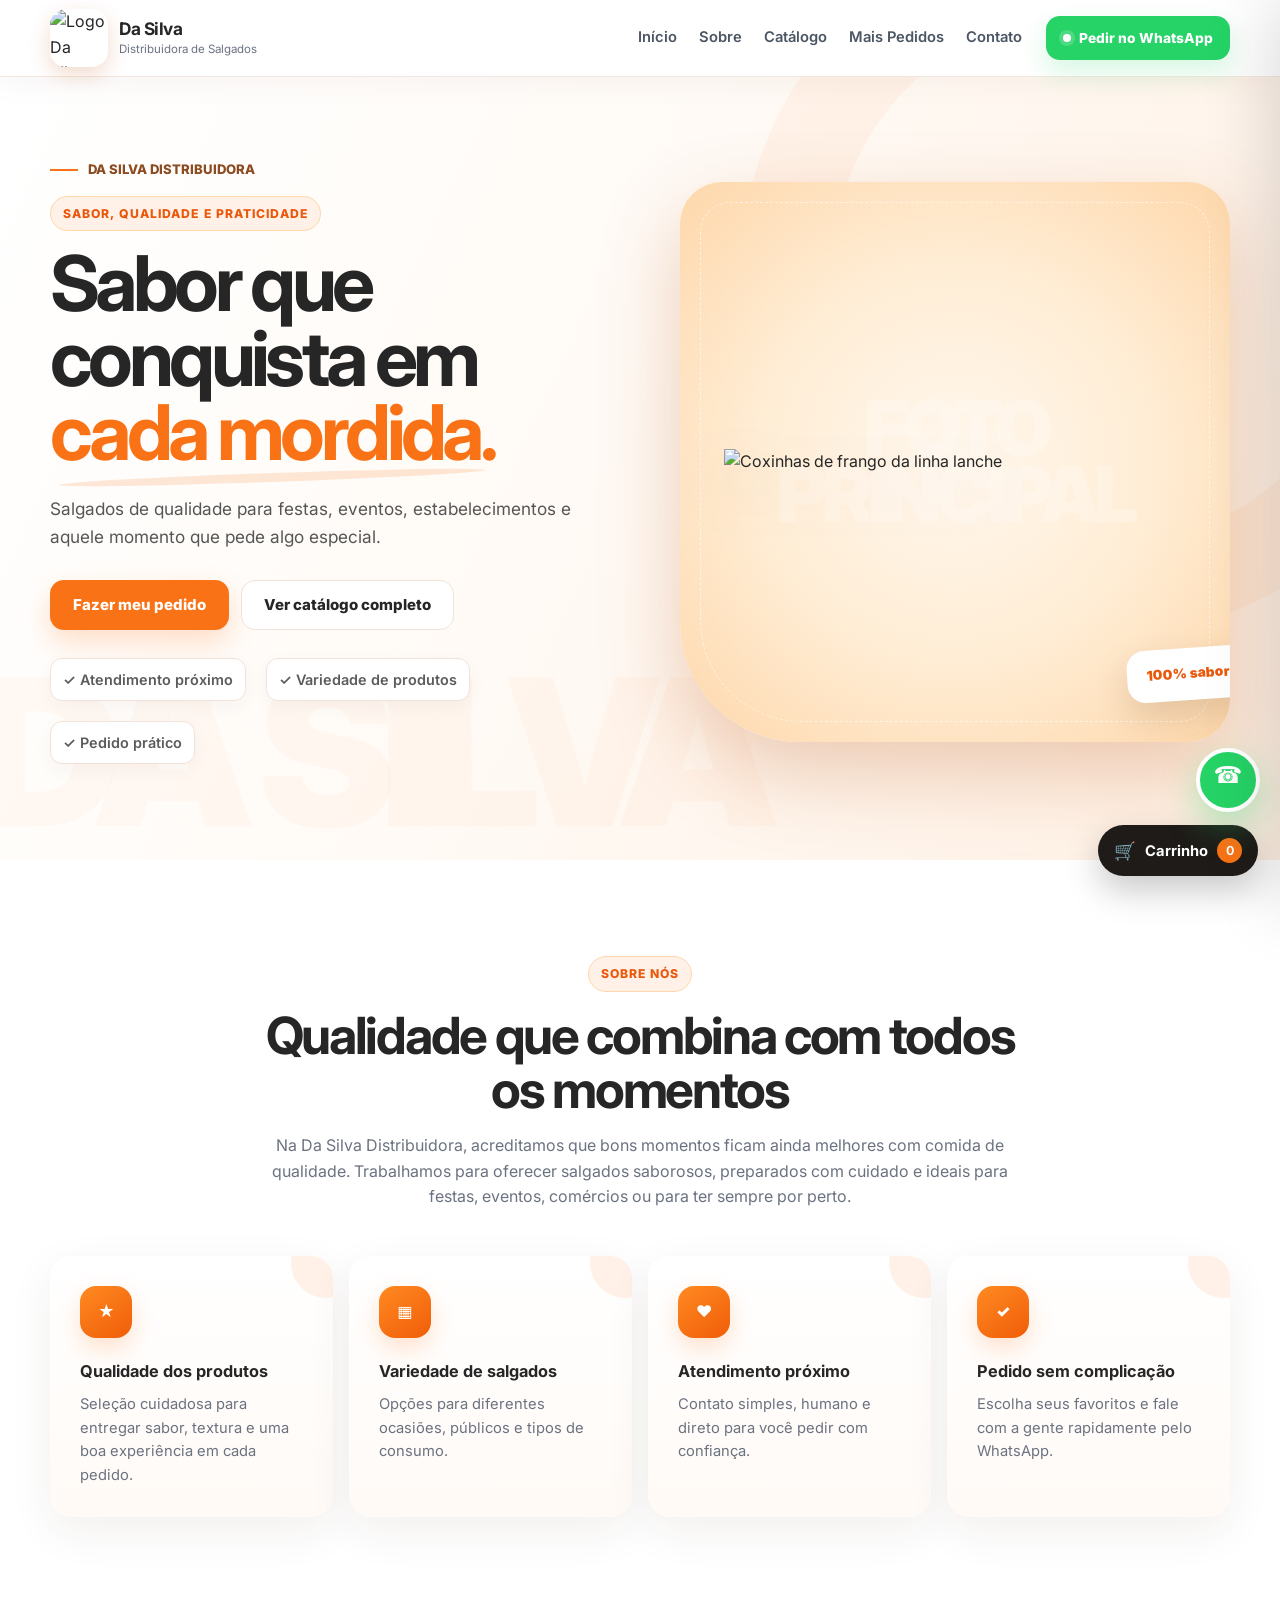
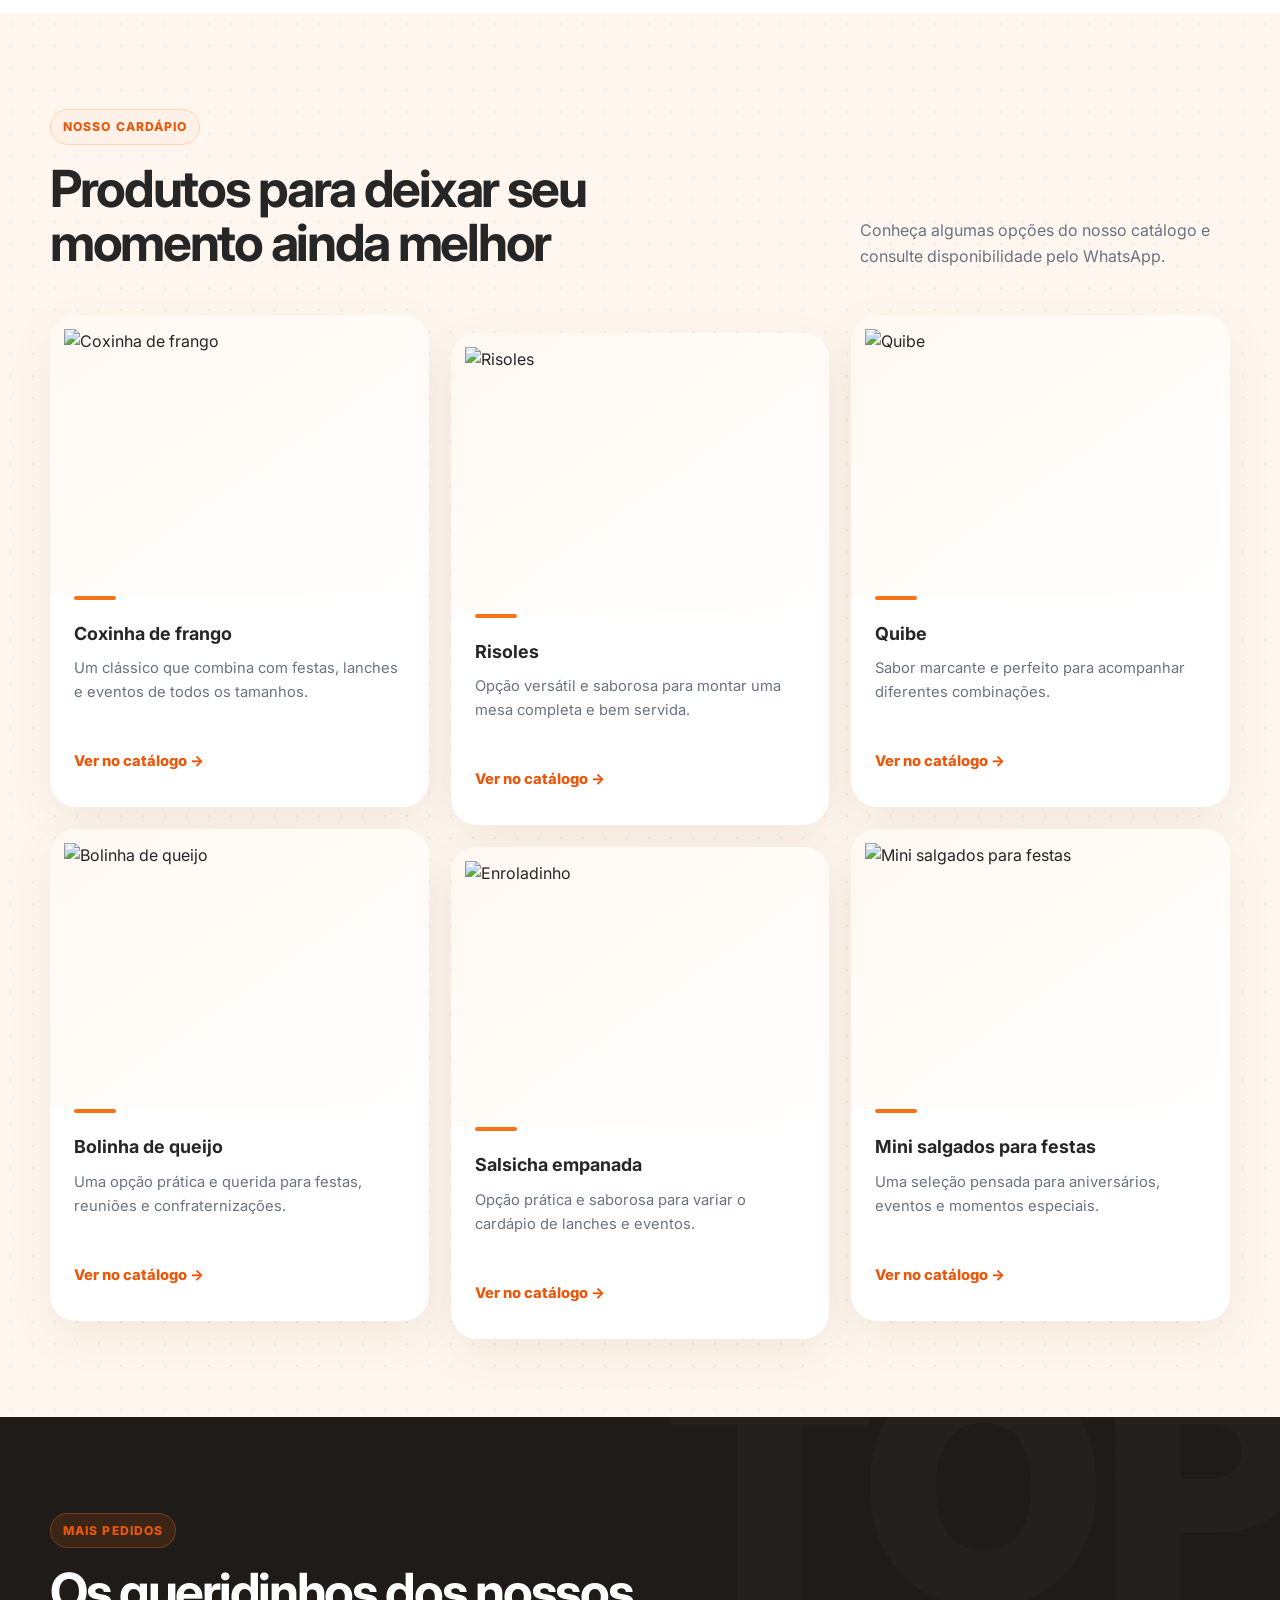
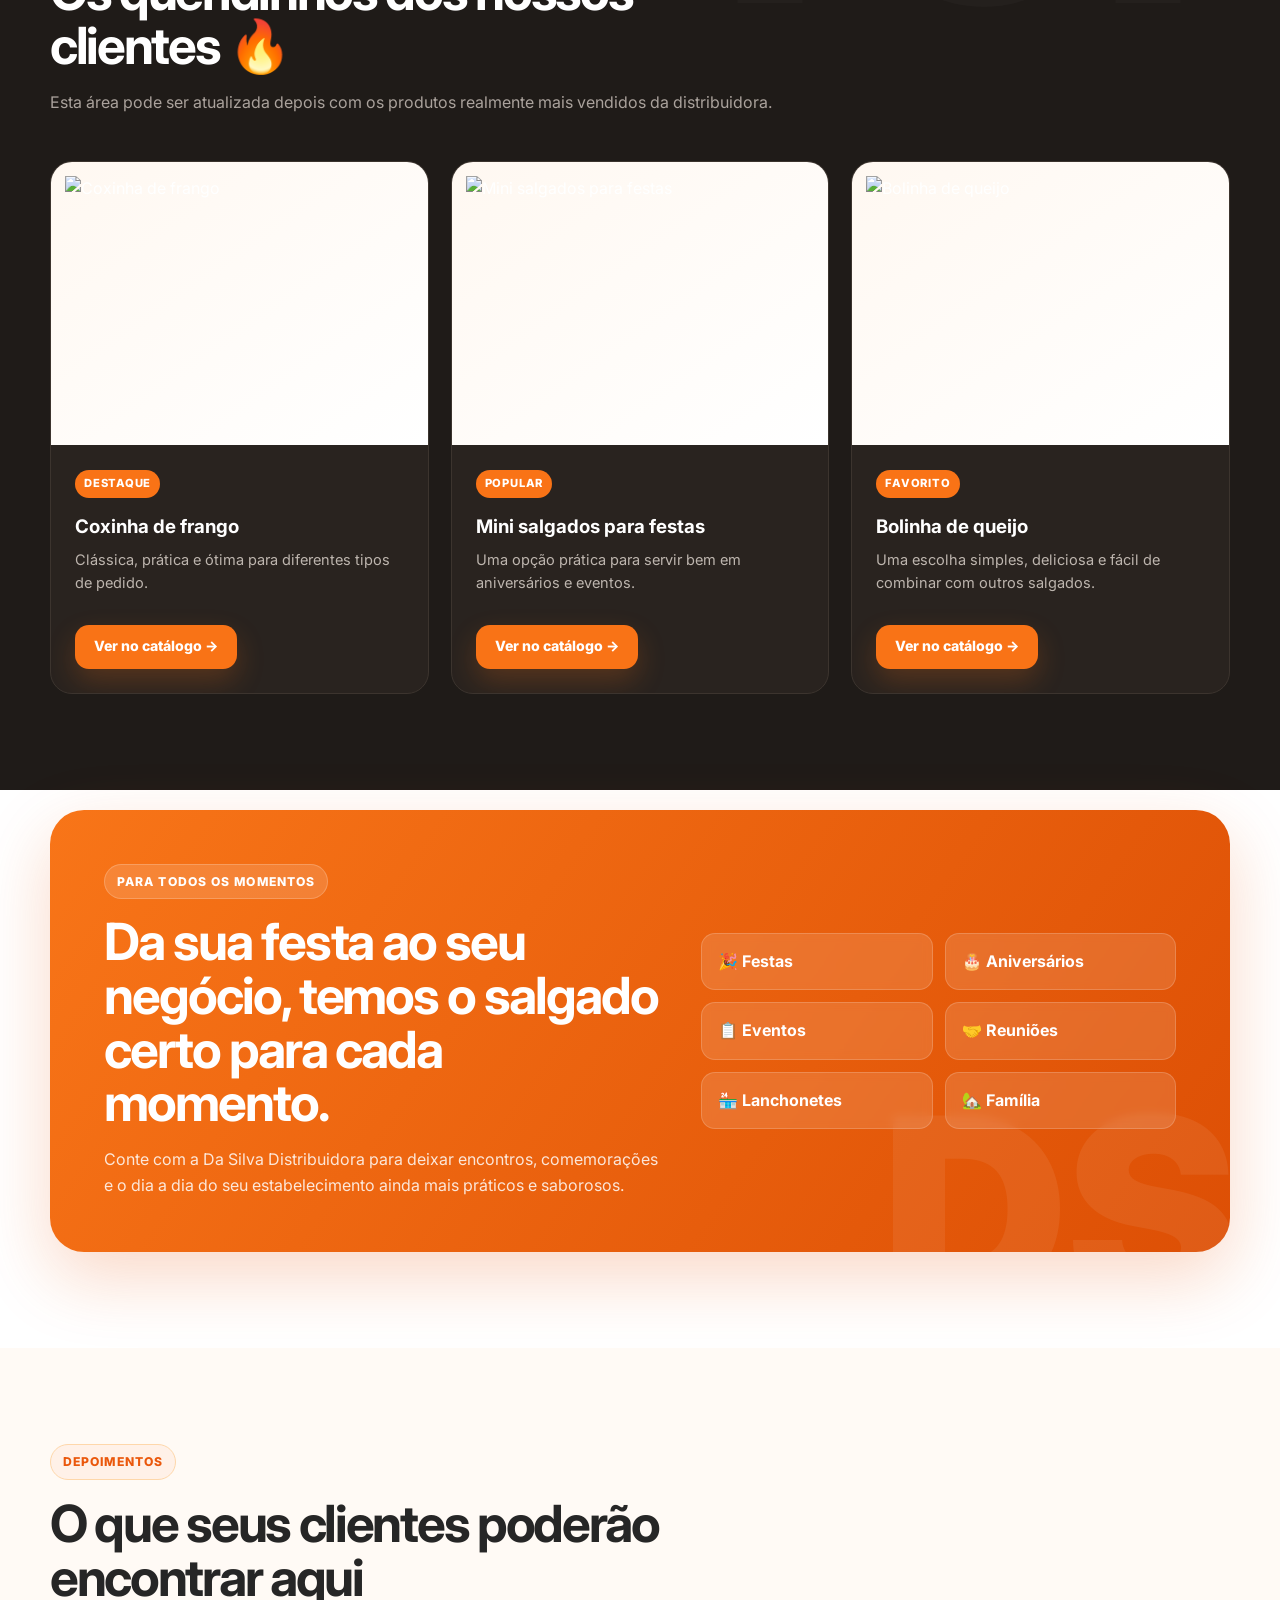
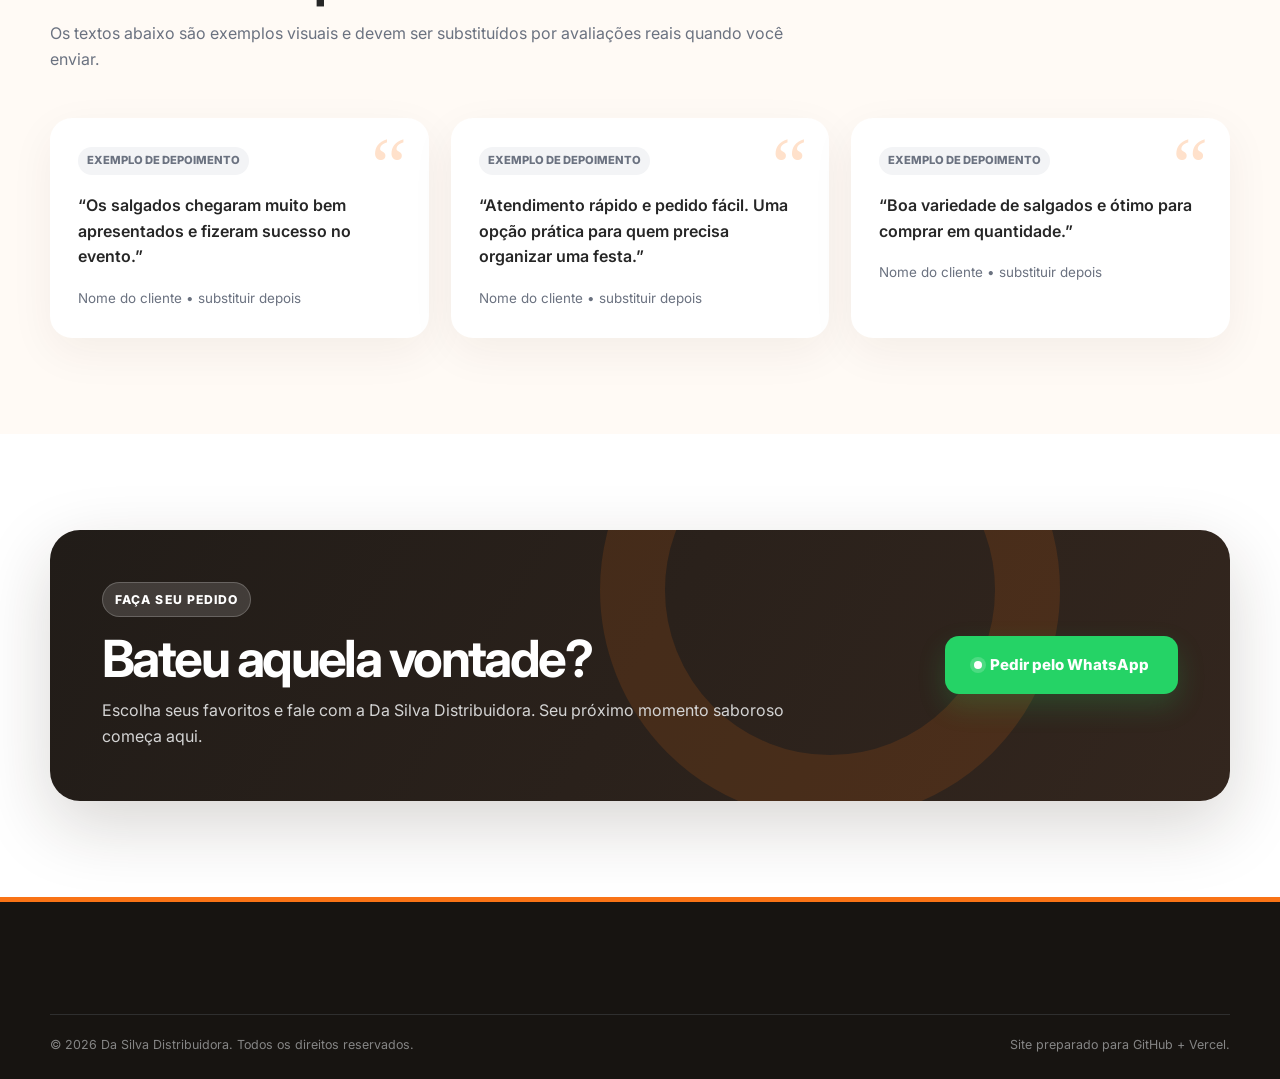
==== index.html @ c75fdf1e "Add files via upload" ====
<!DOCTYPE html>

<html lang="pt-BR">
<head>
<meta charset="utf-8"/>
<meta content="width=device-width, initial-scale=1.0" name="viewport"/>
<meta content="Da Silva Distribuidora - salgados de qualidade para festas, eventos, estabelecimentos e momentos especiais." name="description"/>
<meta content="#f97316" name="theme-color"/>
<title>Da Silva Distribuidora | Salgados para todos os momentos</title>
<link href="https://fonts.googleapis.com" rel="preconnect"/>
<link crossorigin="" href="https://fonts.gstatic.com" rel="preconnect"/>
<link href="https://fonts.googleapis.com/css2?family=Inter:wght@400;500;600;700;800&amp;display=swap" rel="stylesheet"/>
<link href="styles.css" rel="stylesheet"/>
</head>
<body>
<header class="site-header" id="inicio">
<div class="container nav-wrap">
<a aria-label="Da Silva Distribuidora - início" class="brand" href="#inicio">
<img alt="Logo Da Silva Distribuidora" class="brand-logo" src="assets/logo-da-silva.png"/>
<span class="brand-text">
<strong>Da Silva</strong>
<small>Distribuidora de Salgados</small>
</span>
</a>
<button aria-expanded="false" aria-label="Abrir menu" class="menu-toggle" type="button">
<span></span><span></span><span></span>
</button>
<nav aria-label="Navegação principal" class="main-nav">
<a href="#inicio">Início</a>
<a href="#sobre">Sobre</a>
<a href="catalogo.html">Catálogo</a>
<a href="#mais-pedidos">Mais Pedidos</a>

<a href="#contato">Contato</a>
</nav>
<a class="btn btn-whatsapp nav-whatsapp" data-whatsapp="" href="#contato">
        Pedir no WhatsApp
      </a>
</div>
</header>
<main>
<section class="hero section-pad">
<div class="container hero-grid">
<div class="hero-copy reveal">
<div class="hero-kicker">DA SILVA DISTRIBUIDORA</div>
<span class="eyebrow">Sabor, qualidade e praticidade</span>
<h1>Sabor que conquista em <em>cada mordida.</em></h1>
<p>Salgados de qualidade para festas, eventos, estabelecimentos e aquele momento que pede algo especial.</p>
<div class="hero-actions">
<a class="btn btn-primary" data-whatsapp="" href="#contato">Fazer meu pedido</a>
<a class="btn btn-secondary" href="catalogo.html">Ver catálogo completo</a>
</div>
<div aria-label="Diferenciais" class="trust-row">
<span>✓ Atendimento próximo</span>
<span>✓ Variedade de produtos</span>
<span>✓ Pedido prático</span>
</div>
</div>
<div aria-label="Espaço reservado para imagem principal dos salgados" class="hero-image-placeholder reveal hero-product-image"><img alt="Coxinhas de frango da linha lanche" src="assets/produtos/coxinha-frango-lanche.png"/></div>
</div>
</section>
<section class="about section-pad" id="sobre">
<div class="container">
<div class="section-heading reveal">
<span class="eyebrow">Sobre nós</span>
<h2>Qualidade que combina com todos os momentos</h2>
<p>Na Da Silva Distribuidora, acreditamos que bons momentos ficam ainda melhores com comida de qualidade. Trabalhamos para oferecer salgados saborosos, preparados com cuidado e ideais para festas, eventos, comércios ou para ter sempre por perto.</p>
</div>
<div class="features-grid">
<article class="feature-card reveal">
<div class="feature-icon">★</div>
<h3>Qualidade dos produtos</h3>
<p>Seleção cuidadosa para entregar sabor, textura e uma boa experiência em cada pedido.</p>
</article>
<article class="feature-card reveal">
<div class="feature-icon">▦</div>
<h3>Variedade de salgados</h3>
<p>Opções para diferentes ocasiões, públicos e tipos de consumo.</p>
</article>
<article class="feature-card reveal">
<div class="feature-icon">♥</div>
<h3>Atendimento próximo</h3>
<p>Contato simples, humano e direto para você pedir com confiança.</p>
</article>
<article class="feature-card reveal">
<div class="feature-icon">✓</div>
<h3>Pedido sem complicação</h3>
<p>Escolha seus favoritos e fale com a gente rapidamente pelo WhatsApp.</p>
</article>
</div>
</div>
</section>
<section class="products section-pad" id="produtos">
<div class="container">
<div class="section-heading heading-row reveal">
<div>
<span class="eyebrow">Nosso cardápio</span>
<h2>Produtos para deixar seu momento ainda melhor</h2>
</div>
<p>Conheça algumas opções do nosso catálogo e consulte disponibilidade pelo WhatsApp.</p>
</div>
<div class="product-grid">
<article class="product-card reveal">
<div class="product-photo has-image"><img alt="Coxinha de frango" loading="lazy" src="assets/produtos/coxinha-mini-frango.png"/></div>
<div class="product-body"><h3>Coxinha de frango</h3><p>Um clássico que combina com festas, lanches e eventos de todos os tamanhos.</p><a class="product-link catalog-link" href="catalogo.html">Ver no catálogo →</a></div>
</article>
<article class="product-card reveal">
<div class="product-photo has-image"><img alt="Risoles" loading="lazy" src="assets/produtos/risoles-frango-mini.png"/></div>
<div class="product-body"><h3>Risoles</h3><p>Opção versátil e saborosa para montar uma mesa completa e bem servida.</p><a class="product-link catalog-link" href="catalogo.html">Ver no catálogo →</a></div>
</article>
<article class="product-card reveal">
<div class="product-photo has-image"><img alt="Quibe" loading="lazy" src="assets/produtos/quibe-requeijao-mini.png"/></div>
<div class="product-body"><h3>Quibe</h3><p>Sabor marcante e perfeito para acompanhar diferentes combinações.</p><a class="product-link catalog-link" href="catalogo.html">Ver no catálogo →</a></div>
</article>
<article class="product-card reveal">
<div class="product-photo has-image"><img alt="Bolinha de queijo" loading="lazy" src="assets/produtos/bolinha-queijo.png"/></div>
<div class="product-body"><h3>Bolinha de queijo</h3><p>Uma opção prática e querida para festas, reuniões e confraternizações.</p><a class="product-link catalog-link" href="catalogo.html">Ver no catálogo →</a></div>
</article>
<article class="product-card reveal">
<div class="product-photo has-image"><img alt="Enroladinho" loading="lazy" src="assets/produtos/salsicha-empanada-mini.png"/></div>
<div class="product-body"><h3>Salsicha empanada</h3><p>Opção prática e saborosa para variar o cardápio de lanches e eventos.</p><a class="product-link catalog-link" href="catalogo.html">Ver no catálogo →</a></div>
</article>
<article class="product-card reveal">
<div class="product-photo has-image"><img alt="Mini salgados para festas" loading="lazy" src="assets/produtos/mini-pasteis.png"/></div>
<div class="product-body"><h3>Mini salgados para festas</h3><p>Uma seleção pensada para aniversários, eventos e momentos especiais.</p><a class="product-link catalog-link" href="catalogo.html">Ver no catálogo →</a></div>
</article>
</div>
</div>
</section>
<section class="popular section-pad" id="mais-pedidos">
<div class="container">
<div class="section-heading reveal">
<span class="eyebrow">Mais pedidos</span>
<h2>Os queridinhos dos nossos clientes 🔥</h2>
<p>Esta área pode ser atualizada depois com os produtos realmente mais vendidos da distribuidora.</p>
</div>
<div class="popular-grid">
<article class="popular-card reveal">
<div class="popular-image has-image"><img alt="Coxinha de frango" loading="lazy" src="assets/produtos/coxinha-frango-lanche.png"/></div>
<div class="popular-info">
<span class="tag">Destaque</span>
<h3>Coxinha de frango</h3>
<p>Clássica, prática e ótima para diferentes tipos de pedido.</p>
<a class="btn-small catalog-link btn-primary btn" href="catalogo.html">Ver no catálogo →</a>
</div>
</article>
<article class="popular-card reveal">
<div class="popular-image has-image"><img alt="Mini salgados para festas" loading="lazy" src="assets/produtos/mini-pasteis.png"/></div>
<div class="popular-info">
<span class="tag">Popular</span>
<h3>Mini salgados para festas</h3>
<p>Uma opção prática para servir bem em aniversários e eventos.</p>
<a class="btn-small catalog-link btn-primary btn" href="catalogo.html">Ver no catálogo →</a>
</div>
</article>
<article class="popular-card reveal">
<div class="popular-image has-image"><img alt="Bolinha de queijo" loading="lazy" src="assets/produtos/bolinha-queijo.png"/></div>
<div class="popular-info">
<span class="tag">Favorito</span>
<h3>Bolinha de queijo</h3>
<p>Uma escolha simples, deliciosa e fácil de combinar com outros salgados.</p>
<a class="btn-small catalog-link btn-primary btn" href="catalogo.html">Ver no catálogo →</a>
</div>
</article>
</div>
</div>
</section>
<section class="moments section-pad">
<div class="container moments-box reveal">
<div class="moments-copy">
<span class="eyebrow eyebrow-light">Para todos os momentos</span>
<h2>Da sua festa ao seu negócio, temos o salgado certo para cada momento.</h2>
<p>Conte com a Da Silva Distribuidora para deixar encontros, comemorações e o dia a dia do seu estabelecimento ainda mais práticos e saborosos.</p>
</div>
<div aria-label="Situações de uso" class="moment-tags">
<span>🎉 Festas</span>
<span>🎂 Aniversários</span>
<span>📋 Eventos</span>
<span>🤝 Reuniões</span>
<span>🏪 Lanchonetes</span>
<span>🏡 Família</span>
</div>
</div>
</section>
<section class="testimonials section-pad">
<div class="container">
<div class="section-heading reveal">
<span class="eyebrow">Depoimentos</span>
<h2>O que seus clientes poderão encontrar aqui</h2>
<p>Os textos abaixo são exemplos visuais e devem ser substituídos por avaliações reais quando você enviar.</p>
</div>
<div class="testimonials-grid">
<blockquote class="testimonial-card reveal">
<span class="example-label">Exemplo de depoimento</span>
<p>“Os salgados chegaram muito bem apresentados e fizeram sucesso no evento.”</p>
<footer>Nome do cliente • substituir depois</footer>
</blockquote>
<blockquote class="testimonial-card reveal">
<span class="example-label">Exemplo de depoimento</span>
<p>“Atendimento rápido e pedido fácil. Uma opção prática para quem precisa organizar uma festa.”</p>
<footer>Nome do cliente • substituir depois</footer>
</blockquote>
<blockquote class="testimonial-card reveal">
<span class="example-label">Exemplo de depoimento</span>
<p>“Boa variedade de salgados e ótimo para comprar em quantidade.”</p>
<footer>Nome do cliente • substituir depois</footer>
</blockquote>
</div>
</div>
</section>
<section class="cta-section section-pad" id="contato">
<div class="container cta-card reveal">
<div>
<span class="eyebrow eyebrow-light">Faça seu pedido</span>
<h2>Bateu aquela vontade?</h2>
<p>Escolha seus favoritos e fale com a Da Silva Distribuidora. Seu próximo momento saboroso começa aqui.</p>
</div>
<a class="btn btn-whatsapp btn-large" data-whatsapp="" href="#">Pedir pelo WhatsApp</a>
</div>
</section>

</main>
<footer class="site-footer">

<div class="container footer-bottom">
<span>© <span id="year"></span> Da Silva Distribuidora. Todos os direitos reservados.</span>
<span>Site preparado para GitHub + Vercel.</span>
</div>
</footer>
<a aria-label="Fazer pedido pelo WhatsApp" class="floating-whatsapp" data-whatsapp="" href="#">WA</a>
<button aria-label="Abrir carrinho" class="cart-fab" id="cartFab" type="button"><span class="cart-icon">🛒</span><span>Carrinho</span><b id="cartCount">0</b></button><div class="cart-backdrop" id="cartBackdrop"></div><aside aria-hidden="true" class="cart-drawer" id="cartDrawer"><div class="cart-head"><div><small>Seu pedido</small><h2>Carrinho</h2></div><button aria-label="Fechar" class="cart-close" id="cartClose" type="button">×</button></div><div class="cart-items" id="cartItems"></div><div class="cart-empty" id="cartEmpty"><span>🛒</span><strong>Seu carrinho está vazio</strong><p>Adicione produtos do catálogo para montar seu pedido.</p><a class="btn btn-primary" href="catalogo.html">Ver catálogo</a></div><div class="cart-footer" id="cartFooter"><div class="cart-summary"><span>Total de unidades</span><strong id="cartTotal">0</strong></div><button class="btn btn-whatsapp cart-checkout" id="cartCheckout" type="button">Enviar pedido no WhatsApp</button><button class="cart-clear" id="cartClear" type="button">Limpar carrinho</button><small>Valores e disponibilidade serão confirmados pelo atendimento.</small></div></aside><script src="script.js"></script>
</body>
</html>
---- styles.css ----
:root {
  --orange: #f97316;
  --orange-dark: #ea580c;
  --orange-soft: #fff1e8;
  --orange-lighter: #fff8f3;
  --text: #262626;
  --muted: #6b7280;
  --white: #ffffff;
  --border: #f1e3da;
  --whatsapp: #25d366;
  --shadow: 0 18px 50px rgba(61, 31, 12, 0.08);
  --radius: 22px;
}

* { box-sizing: border-box; margin: 0; padding: 0; }
html { scroll-behavior: smooth; }
body {
  font-family: "Inter", system-ui, -apple-system, BlinkMacSystemFont, "Segoe UI", sans-serif;
  color: var(--text);
  background: var(--white);
  line-height: 1.6;
  overflow-x: hidden;
}
img { max-width: 100%; display: block; }
a { color: inherit; text-decoration: none; }
button, a { -webkit-tap-highlight-color: transparent; }

.container { width: min(1180px, calc(100% - 40px)); margin: 0 auto; }
.section-pad { padding: 96px 0; }

.site-header {
  position: sticky;
  top: 0;
  z-index: 1000;
  background: rgba(255, 255, 255, 0.93);
  border-bottom: 1px solid rgba(241, 227, 218, 0.8);
  backdrop-filter: blur(14px);
}
.nav-wrap { min-height: 76px; display: flex; align-items: center; gap: 24px; }
.brand { display: inline-flex; align-items: center; gap: 11px; flex-shrink: 0; }
.brand-mark {
  width: 44px; height: 44px; display: grid; place-items: center;
  border-radius: 14px; background: var(--orange); color: #fff;
  font-weight: 800; letter-spacing: -0.5px;
  box-shadow: 0 8px 22px rgba(249, 115, 22, 0.22);
}
.brand-text { display: flex; flex-direction: column; line-height: 1.15; }
.brand-text strong { font-size: 1rem; }
.brand-text small { font-size: .72rem; color: var(--muted); margin-top: 4px; }
.main-nav { display: flex; align-items: center; gap: 22px; margin-left: auto; }
.main-nav a { font-size: .92rem; color: #4b5563; font-weight: 600; transition: .2s ease; }
.main-nav a:hover { color: var(--orange); }
.menu-toggle { display: none; border: 0; background: transparent; margin-left: auto; width: 42px; height: 42px; }
.menu-toggle span { display: block; width: 24px; height: 2px; background: var(--text); margin: 5px auto; border-radius: 999px; }

.btn {
  display: inline-flex; align-items: center; justify-content: center; gap: 8px;
  min-height: 50px; padding: 0 22px; border-radius: 14px;
  font-weight: 800; font-size: .94rem; border: 1px solid transparent;
  transition: transform .2s ease, box-shadow .2s ease, background .2s ease;
}
.btn:hover { transform: translateY(-2px); }
.btn-primary { background: var(--orange); color: #fff; box-shadow: 0 12px 28px rgba(249, 115, 22, .22); }
.btn-primary:hover { background: var(--orange-dark); }
.btn-secondary { background: #fff; border-color: var(--border); color: var(--text); }
.btn-secondary:hover { border-color: #fdba74; }
.btn-whatsapp { background: var(--whatsapp); color: #fff; box-shadow: 0 12px 28px rgba(37, 211, 102, .19); }
.btn-small { min-height: 44px; padding: 0 18px; font-size: .88rem; }
.btn-large { min-height: 58px; padding: 0 28px; }
.nav-whatsapp { min-height: 44px; padding: 0 16px; font-size: .86rem; }

.hero { background: linear-gradient(135deg, #fff 0%, #fff8f3 55%, #ffeddc 100%); padding-top: 82px; }
.hero-grid { display: grid; grid-template-columns: 1.02fr .98fr; gap: 58px; align-items: center; }
.eyebrow {
  display: inline-flex; align-items: center; gap: 8px; margin-bottom: 16px;
  color: var(--orange-dark); background: var(--orange-soft); border: 1px solid #fed7aa;
  border-radius: 999px; padding: 7px 12px; font-size: .76rem; text-transform: uppercase;
  letter-spacing: .09em; font-weight: 800;
}
.eyebrow-light { color: #fff; background: rgba(255,255,255,.14); border-color: rgba(255,255,255,.2); }
.hero h1 { font-size: clamp(2.6rem, 6vw, 5.4rem); line-height: .97; letter-spacing: -0.06em; max-width: 760px; }
.hero p { margin-top: 24px; font-size: 1.08rem; color: #565656; max-width: 660px; }
.hero-actions { display: flex; gap: 12px; margin-top: 30px; flex-wrap: wrap; }
.trust-row { display: flex; gap: 20px; flex-wrap: wrap; margin-top: 28px; color: #5b5b5b; font-size: .9rem; font-weight: 600; }
.hero-image-placeholder {
  min-height: 540px; border-radius: 32px; padding: 24px; display: grid; place-items: center;
  background:
    radial-gradient(circle at 20% 20%, rgba(249,115,22,.25), transparent 35%),
    linear-gradient(145deg, #fff4ea 0%, #ffd6b8 100%);
  border: 2px dashed #f6a96f; box-shadow: var(--shadow); position: relative; overflow: hidden;
}
.hero-image-placeholder::after {
  content: ""; position: absolute; width: 220px; height: 220px; border-radius: 50%;
  background: rgba(255,255,255,.25); right: -70px; bottom: -70px;
}
.placeholder-content { text-align: center; max-width: 330px; color: #9a4c15; }
.placeholder-icon { font-size: 2.2rem; display: block; margin-bottom: 12px; }
.placeholder-content strong { display: block; font-size: 1.15rem; margin-bottom: 6px; }
.placeholder-content small { display: block; color: #a15a28; }

.section-heading { max-width: 760px; margin-bottom: 46px; }
.section-heading h2 { font-size: clamp(2rem, 4vw, 3.6rem); line-height: 1.06; letter-spacing: -0.045em; }
.section-heading > p { color: var(--muted); margin-top: 17px; font-size: 1rem; }
.heading-row { max-width: none; display: flex; justify-content: space-between; gap: 34px; align-items: end; }
.heading-row > div { max-width: 700px; }
.heading-row > p { max-width: 370px; }

.about { background: #fff; }
.features-grid { display: grid; grid-template-columns: repeat(4, 1fr); gap: 18px; }
.feature-card {
  background: #fff; border: 1px solid var(--border); border-radius: var(--radius); padding: 28px;
  box-shadow: 0 12px 34px rgba(61,31,12,.04); transition: .25s ease;
}
.feature-card:hover { transform: translateY(-5px); box-shadow: var(--shadow); border-color: #fed7aa; }
.feature-icon { width: 46px; height: 46px; border-radius: 14px; display: grid; place-items: center; background: var(--orange-soft); color: var(--orange-dark); font-weight: 900; margin-bottom: 20px; }
.feature-card h3 { font-size: 1.02rem; margin-bottom: 9px; }
.feature-card p { color: var(--muted); font-size: .92rem; }

.products { background: var(--orange-lighter); }
.product-grid { display: grid; grid-template-columns: repeat(3, 1fr); gap: 22px; }
.product-card {
  background: #fff; border: 1px solid var(--border); border-radius: var(--radius); overflow: hidden;
  box-shadow: 0 12px 40px rgba(85, 41, 9, .05); transition: transform .25s ease, box-shadow .25s ease;
}
.product-card:hover { transform: translateY(-7px); box-shadow: var(--shadow); }
.product-photo, .popular-image { aspect-ratio: 4/3; }
.placeholder-photo {
  display: grid; place-items: center; text-align: center; padding: 20px;
  color: #9a4c15; font-weight: 800; background:
  linear-gradient(135deg, #ffe8d6 0%, #fff7f0 45%, #ffd8ba 100%);
  border-bottom: 1px dashed #f2b483;
}
.placeholder-photo small { font-weight: 600; opacity: .75; }
.product-body { padding: 24px; }
.product-body h3 { font-size: 1.12rem; margin-bottom: 9px; }
.product-body p { color: var(--muted); font-size: .92rem; min-height: 66px; }
.product-link { display: inline-flex; margin-top: 18px; color: var(--orange-dark); font-weight: 800; font-size: .92rem; }

.popular-grid { display: grid; grid-template-columns: repeat(3, 1fr); gap: 22px; }
.popular-card { border-radius: var(--radius); overflow: hidden; background: #fff; border: 1px solid var(--border); box-shadow: 0 14px 40px rgba(85,41,9,.06); }
.popular-info { padding: 24px; }
.tag { display: inline-flex; background: #fff1e8; color: var(--orange-dark); border-radius: 999px; padding: 5px 9px; font-size: .7rem; font-weight: 800; margin-bottom: 14px; text-transform: uppercase; letter-spacing: .07em; }
.popular-info h3 { margin-bottom: 7px; }
.popular-info p { color: var(--muted); font-size: .91rem; margin-bottom: 18px; min-height: 58px; }

.moments { padding-top: 20px; }
.moments-box {
  background: linear-gradient(135deg, #f97316, #ea580c); color: #fff; border-radius: 34px;
  padding: 54px; display: grid; grid-template-columns: 1.08fr .92fr; gap: 40px; align-items: center;
  box-shadow: 0 25px 70px rgba(234,88,12,.23);
}
.moments-copy h2 { font-size: clamp(2rem, 4vw, 3.4rem); line-height: 1.05; letter-spacing: -0.04em; }
.moments-copy p { margin-top: 17px; color: rgba(255,255,255,.84); max-width: 650px; }
.moment-tags { display: grid; grid-template-columns: 1fr 1fr; gap: 12px; }
.moment-tags span { padding: 15px 16px; background: rgba(255,255,255,.13); border: 1px solid rgba(255,255,255,.18); border-radius: 14px; font-weight: 700; }

.testimonials { background: #fff; }
.testimonials-grid { display: grid; grid-template-columns: repeat(3, 1fr); gap: 22px; }
.testimonial-card { border: 1px solid var(--border); border-radius: var(--radius); padding: 28px; background: #fff; box-shadow: 0 12px 35px rgba(61,31,12,.04); }
.example-label { display: inline-flex; padding: 5px 9px; border-radius: 999px; background: #f3f4f6; color: #6b7280; font-size: .7rem; font-weight: 800; margin-bottom: 18px; text-transform: uppercase; }
.testimonial-card p { font-size: 1rem; font-weight: 600; }
.testimonial-card footer { margin-top: 18px; color: var(--muted); font-size: .84rem; }

.cta-section { background: var(--orange-lighter); }
.cta-card {
  background: #242424; color: #fff; border-radius: 30px; padding: 52px;
  display: flex; align-items: center; justify-content: space-between; gap: 36px;
}
.cta-card h2 { font-size: clamp(2rem, 4vw, 3.6rem); line-height: 1; letter-spacing: -0.05em; }
.cta-card p { color: #d4d4d4; margin-top: 14px; max-width: 700px; }

.location-grid { display: grid; grid-template-columns: .95fr 1.05fr; gap: 48px; align-items: stretch; }
.location-info h2 { font-size: clamp(2rem, 4vw, 3.2rem); line-height: 1.05; letter-spacing: -0.04em; }
.location-info > p { color: var(--muted); margin-top: 16px; }
.contact-list { margin-top: 30px; border-top: 1px solid var(--border); }
.contact-list div { display: grid; grid-template-columns: 135px 1fr; gap: 16px; padding: 16px 0; border-bottom: 1px solid var(--border); }
.contact-list strong { font-size: .9rem; }
.contact-list span { color: var(--muted); font-size: .9rem; }
.location-actions { display: flex; gap: 12px; margin-top: 24px; flex-wrap: wrap; }
.map-placeholder { min-height: 430px; border-radius: 28px; display: grid; place-items: center; align-content: center; gap: 7px; text-align: center; background: #f6f6f6; border: 2px dashed #d4d4d4; color: #737373; }
.map-placeholder span { font-weight: 800; }
.map-placeholder small { color: #a3a3a3; }

.site-footer { background: #181818; color: #fff; padding: 64px 0 24px; }
.footer-grid { display: grid; grid-template-columns: 1.5fr .7fr .9fr; gap: 50px; }
.footer-brand .brand-text small { color: #a3a3a3; }
.footer-grid p { color: #bdbdbd; margin-top: 18px; max-width: 460px; }
.footer-grid h3 { font-size: .95rem; margin-bottom: 14px; }
.footer-grid > div:not(:first-child) { display: flex; flex-direction: column; gap: 10px; }
.footer-grid a, .footer-grid span { color: #bdbdbd; font-size: .88rem; }
.footer-grid a:hover { color: #fff; }
.footer-bottom { margin-top: 48px; padding-top: 20px; border-top: 1px solid #2f2f2f; display: flex; justify-content: space-between; gap: 18px; color: #858585; font-size: .78rem; }

.floating-whatsapp {
  position: fixed; right: 20px; bottom: 20px; width: 58px; height: 58px; display: grid; place-items: center;
  border-radius: 50%; background: var(--whatsapp); color: #fff; font-weight: 900; box-shadow: 0 14px 35px rgba(37,211,102,.35); z-index: 1100;
  transition: transform .2s ease;
}
.floating-whatsapp:hover { transform: scale(1.06); }

.reveal { opacity: 0; transform: translateY(20px); transition: opacity .65s ease, transform .65s ease; }
.reveal.visible { opacity: 1; transform: translateY(0); }

@media (max-width: 1080px) {
  .main-nav { display: none; position: absolute; left: 20px; right: 20px; top: 70px; background: #fff; border: 1px solid var(--border); border-radius: 18px; box-shadow: var(--shadow); padding: 14px; flex-direction: column; align-items: stretch; gap: 4px; }
  .main-nav.open { display: flex; }
  .main-nav a { padding: 11px 12px; border-radius: 10px; }
  .main-nav a:hover { background: var(--orange-soft); }
  .menu-toggle { display: block; }
  .nav-whatsapp { display: none; }
  .hero-grid { grid-template-columns: 1fr; }
  .hero-image-placeholder { min-height: 440px; }
  .features-grid { grid-template-columns: repeat(2, 1fr); }
  .product-grid, .popular-grid { grid-template-columns: repeat(2, 1fr); }
  .moments-box, .location-grid { grid-template-columns: 1fr; }
  .testimonials-grid { grid-template-columns: 1fr 1fr; }
}

@media (max-width: 760px) {
  .container { width: min(100% - 28px, 1180px); }
  .section-pad { padding: 72px 0; }
  .hero { padding-top: 58px; }
  .hero h1 { font-size: clamp(2.45rem, 13vw, 4.3rem); }
  .hero-image-placeholder { min-height: 350px; border-radius: 24px; }
  .trust-row { flex-direction: column; gap: 7px; }
  .heading-row { display: block; }
  .heading-row > p { margin-top: 16px; }
  .features-grid, .product-grid, .popular-grid, .testimonials-grid { grid-template-columns: 1fr; }
  .moments-box { padding: 34px 24px; border-radius: 24px; }
  .moment-tags { grid-template-columns: 1fr; }
  .cta-card { padding: 36px 24px; flex-direction: column; align-items: flex-start; border-radius: 24px; }
  .cta-card .btn { width: 100%; }
  .contact-list div { grid-template-columns: 1fr; gap: 4px; }
  .footer-grid { grid-template-columns: 1fr; gap: 32px; }
  .footer-bottom { flex-direction: column; }
  .location-actions .btn { width: 100%; }
}

@media (prefers-reduced-motion: reduce) {
  html { scroll-behavior: auto; }
  *, *::before, *::after { transition: none !important; animation: none !important; }
  .reveal { opacity: 1; transform: none; }
}

/* ===== IDENTIDADE VISUAL 2.0 — DA SILVA ===== */
:root { --orange-deep:#c94b05; --cream:#fffaf5; --ink:#1f1b18; }
body { background: var(--cream); }
.site-header { box-shadow: 0 8px 30px rgba(72,37,14,.04); }
.brand-mark { position:relative; border-radius: 50% 50% 50% 18%; transform:rotate(-5deg); background:linear-gradient(145deg,#ff8a22,#e95508); }
.brand-mark::after { content:""; position:absolute; inset:5px; border:1px solid rgba(255,255,255,.45); border-radius:inherit; }
.brand-mark { font-size:.82rem; }
.brand-text strong { font-size:1.08rem; letter-spacing:-.025em; }
.main-nav a { position:relative; }
.main-nav a::after { content:""; position:absolute; left:0; right:100%; bottom:-7px; height:2px; border-radius:9px; background:var(--orange); transition:.25s ease; }
.main-nav a:hover::after { right:0; }

.hero { position:relative; isolation:isolate; overflow:hidden; min-height:720px; display:flex; align-items:center; background:linear-gradient(115deg,#fff 0%,#fffaf5 47%,#fff0e3 100%); }
.hero::before { content:""; position:absolute; width:540px; height:540px; border:90px solid rgba(249,115,22,.06); border-radius:50%; right:-180px; top:-160px; z-index:-1; }
.hero::after { content:"DA SILVA"; position:absolute; left:-25px; bottom:-55px; font-weight:900; font-size:clamp(7rem,16vw,14rem); letter-spacing:-.08em; color:rgba(249,115,22,.035); z-index:-1; white-space:nowrap; }
.hero-copy { position:relative; z-index:2; }
.hero h1 em { color:var(--orange); font-style:normal; position:relative; }
.hero h1 em::after { content:""; position:absolute; height:9px; left:2%; right:2%; bottom:-3px; border-radius:100%; background:rgba(249,115,22,.16); transform:rotate(-2deg); }
.hero-kicker { display:flex; align-items:center; gap:10px; color:#8c4b20; font-size:.82rem; font-weight:800; margin-bottom:16px; }
.hero-kicker::before { content:""; width:28px; height:2px; background:var(--orange); }
.hero-image-placeholder { border:none; min-height:560px; border-radius:42px 42px 42px 120px; background:linear-gradient(145deg,#ff8b2c,#e95a0a); box-shadow:0 32px 80px rgba(181,75,8,.25); overflow:visible; transform:rotate(1.5deg); }
.hero-image-placeholder::before { content:"FOTO\A PRINCIPAL"; white-space:pre; position:absolute; inset:20px; display:grid; place-items:center; border:1.5px dashed rgba(255,255,255,.52); border-radius:30px 30px 30px 102px; color:rgba(255,255,255,.23); font-size:clamp(3.2rem,6vw,5.5rem); line-height:.85; font-weight:900; letter-spacing:-.07em; text-align:center; }
.hero-image-placeholder::after { content:"100% sabor"; width:auto; height:auto; right:-20px; bottom:42px; background:#fff; color:var(--orange-dark); border-radius:18px; padding:15px 20px; font-size:.85rem; font-weight:900; box-shadow:0 15px 35px rgba(72,37,14,.15); transform:rotate(-4deg); }
.hero-image-placeholder .placeholder-content { z-index:2; color:#fff; background:rgba(118,42,0,.15); backdrop-filter:blur(7px); padding:22px; border-radius:20px; max-width:285px; transform:rotate(-1.5deg); }
.hero-image-placeholder .placeholder-content small { color:rgba(255,255,255,.8); }
.trust-row span { background:#fff; padding:9px 12px; border:1px solid var(--border); border-radius:12px; box-shadow:0 6px 20px rgba(61,31,12,.04); }

.about { background:#fff; position:relative; }
.about .section-heading { text-align:center; margin-left:auto; margin-right:auto; }
.features-grid { gap:16px; }
.feature-card { position:relative; overflow:hidden; border:none; background:linear-gradient(180deg,#fff,#fffaf6); padding:30px; box-shadow:0 14px 45px rgba(73,37,13,.07); }
.feature-card::before { content:""; position:absolute; width:70px; height:70px; right:-28px; top:-28px; background:var(--orange-soft); border-radius:50%; }
.feature-card:hover { transform:translateY(-7px); }
.feature-icon { width:52px!important; height:52px!important; border-radius:16px!important; background:linear-gradient(145deg,#ff8a22,#f05d08)!important; color:#fff!important; box-shadow:0 10px 24px rgba(249,115,22,.2); }

.products { position:relative; background:#fff7ef; }
.products::before { content:""; position:absolute; inset:0; opacity:.28; background-image:radial-gradient(#f6b27e 1px,transparent 1px); background-size:22px 22px; pointer-events:none; }
.products .container { position:relative; }
.product-card { border:0; border-radius:26px; box-shadow:0 15px 45px rgba(93,45,12,.08); }
.product-card:nth-child(2), .product-card:nth-child(5) { transform:translateY(18px); }
.product-card:nth-child(2):hover, .product-card:nth-child(5):hover { transform:translateY(10px); }
.product-photo { aspect-ratio:1.35; position:relative; }
.placeholder-photo { background:linear-gradient(135deg,#ffd9bc,#fff4e9 50%,#ffc99f); border:0; overflow:hidden; }
.placeholder-photo::before { content:""; position:absolute; width:180px; height:180px; border:45px solid rgba(255,255,255,.38); border-radius:50%; top:-70px; right:-55px; }
.placeholder-photo span { position:relative; z-index:2; background:rgba(255,255,255,.76); backdrop-filter:blur(6px); padding:12px 15px; border-radius:14px; }
.product-body { position:relative; }
.product-body::before { content:""; position:absolute; top:0; left:24px; width:42px; height:4px; background:var(--orange); border-radius:9px; }
.product-link { padding:9px 12px; margin-left:-12px; border-radius:10px; transition:.2s; }
.product-link:hover { background:var(--orange-soft); }

.popular { background:#1f1b18; color:#fff; position:relative; overflow:hidden; }
.popular::after { content:"TOP"; position:absolute; right:-30px; top:-90px; font-size:20rem; font-weight:900; color:rgba(255,255,255,.025); line-height:1; }
.popular .section-heading p { color:#aaa29c; }
.popular .eyebrow { background:rgba(249,115,22,.12); border-color:rgba(249,115,22,.3); }
.popular-card { position:relative; border:1px solid #3c342e; background:#29231f; box-shadow:none; transition:.25s ease; }
.popular-card:hover { transform:translateY(-7px); border-color:#6b4933; }
.popular-info p { color:#bdb5ae; }
.popular-info h3 { color:#fff; }
.popular-card .placeholder-photo { background:linear-gradient(135deg,#6b3517,#d45b13); color:#fff; }
.popular-card .placeholder-photo span { background:rgba(28,18,12,.3); }
.tag { background:var(--orange); color:#fff; }

.moments { background:#fff; }
.moments-box { position:relative; overflow:hidden; background:linear-gradient(125deg,#f87518,#dd4f05); }
.moments-box::after { content:"DS"; position:absolute; right:-10px; bottom:-85px; font-size:16rem; font-weight:900; color:rgba(255,255,255,.07); line-height:1; }
.moment-tags { position:relative; z-index:2; }
.moment-tags span { transition:.2s ease; backdrop-filter:blur(4px); }
.moment-tags span:hover { background:#fff; color:var(--orange-dark); transform:translateY(-3px); }

.testimonials { background:#fffaf5; }
.testimonial-card { position:relative; border:0; box-shadow:0 14px 45px rgba(73,37,13,.06); }
.testimonial-card::before { content:"“"; position:absolute; right:22px; top:8px; font-size:5rem; line-height:1; color:#ffe1cb; font-family:Georgia,serif; }

.cta-section { background:#fff; }
.cta-card { position:relative; overflow:hidden; background:linear-gradient(120deg,#211c18,#33261e); box-shadow:0 24px 70px rgba(38,25,16,.18); }
.cta-card::before { content:""; position:absolute; width:330px; height:330px; border:65px solid rgba(249,115,22,.13); border-radius:50%; right:170px; top:-170px; }
.cta-card > * { position:relative; z-index:2; }
.btn-whatsapp { position:relative; overflow:hidden; }
.btn-whatsapp::before { content:""; width:8px; height:8px; border-radius:50%; background:#fff; box-shadow:0 0 0 4px rgba(255,255,255,.18); }

.location { background:#fffaf5; }
.location-info { background:#fff; padding:42px; border-radius:28px; box-shadow:0 16px 50px rgba(74,38,14,.06); }
.map-placeholder { position:relative; background:linear-gradient(135deg,#f3e8df,#fff); border:1px solid #ead9cc; overflow:hidden; }
.map-placeholder::before { content:""; position:absolute; inset:0; opacity:.35; background-image:linear-gradient(35deg,transparent 45%,#d7c2b2 46%,#d7c2b2 48%,transparent 49%),linear-gradient(-35deg,transparent 45%,#e0cdbf 46%,#e0cdbf 48%,transparent 49%); background-size:90px 90px; }
.map-placeholder span,.map-placeholder small { position:relative; z-index:2; background:#fff; padding:7px 12px; border-radius:10px; }

.site-footer { background:#171411; border-top:5px solid var(--orange); }
.floating-whatsapp { width:64px; height:64px; font-size:0; border:4px solid #fff; }
.floating-whatsapp::before { content:"☎"; font-size:1.45rem; }
.floating-whatsapp::after { content:"Peça aqui"; position:absolute; right:70px; white-space:nowrap; background:#1e1e1e; color:#fff; font-size:.75rem; padding:7px 10px; border-radius:8px; opacity:0; transform:translateX(8px); transition:.2s; }
.floating-whatsapp:hover::after { opacity:1; transform:none; }

@media (max-width:1080px){
 .hero { min-height:auto; }
 .hero-image-placeholder { transform:none; min-height:460px; border-radius:32px 32px 32px 90px; }
 .product-card:nth-child(2),.product-card:nth-child(5){transform:none}
 .product-card:nth-child(2):hover,.product-card:nth-child(5):hover{transform:translateY(-7px)}
}
@media (max-width:760px){
 .hero::after{display:none}
 .hero-image-placeholder{min-height:380px;border-radius:28px 28px 28px 65px}
 .hero-image-placeholder::before{font-size:3.4rem}
 .hero-image-placeholder::after{right:10px;bottom:22px}
 .location-info{padding:28px 22px}
 .floating-whatsapp::after{display:none}
}

/* Catálogo */
.catalog-hero{background:linear-gradient(135deg,#fff7ed,#ffedd5);border-bottom:1px solid #fed7aa}.catalog-hero h1{max-width:850px;font-size:clamp(2.4rem,5vw,4.8rem);line-height:1.02;margin:14px 0}.catalog-hero p{max-width:700px;font-size:1.08rem;color:#57534e}.catalog-hero.compact h1{font-size:clamp(2.2rem,4vw,3.8rem)}.back-link{display:inline-block;margin-bottom:26px;color:#9a3412;font-weight:700}.catalog-categories{display:grid;grid-template-columns:repeat(3,1fr);gap:20px}.catalog-category{display:flex;gap:20px;padding:28px;border:1px solid #fed7aa;border-radius:24px;background:#fff;box-shadow:0 12px 30px rgba(124,45,18,.07);transition:.25s}.catalog-category:hover{transform:translateY(-5px);box-shadow:0 18px 38px rgba(124,45,18,.13)}.catalog-category h2{color:#292524;margin:0 0 8px}.catalog-category p{color:#78716c;margin:0 0 16px}.catalog-category span{color:#ea580c;font-weight:800}.catalog-icon{width:54px;height:54px;display:grid;place-items:center;flex:0 0 54px;border-radius:17px;background:#fff7ed;color:#ea580c;font-weight:800}.catalog-products{display:grid;grid-template-columns:repeat(3,1fr);gap:22px}.catalog-product{overflow:hidden;border:1px solid #f1f0ee;border-radius:24px;background:#fff;box-shadow:0 12px 30px rgba(28,25,23,.07);transition:.25s}.catalog-product:hover{transform:translateY(-5px)}.catalog-photo{height:210px;display:grid;place-items:center;text-align:center;background:linear-gradient(135deg,#fff7ed,#ffedd5);color:#c2410c;font-weight:800}.catalog-photo small{font-weight:500;color:#9a3412}.catalog-product-body{padding:22px}.catalog-product-body h2{font-size:1.25rem;margin:8px 0}.catalog-product-body p{color:#57534e;line-height:1.55}.catalog-tag{font-size:.76rem;font-weight:800;text-transform:uppercase;letter-spacing:.08em;color:#ea580c}.catalog-type{font-size:.88rem}.catalog-nav{display:flex}.site-footer{margin-top:0}@media(max-width:900px){.catalog-categories,.catalog-products{grid-template-columns:repeat(2,1fr)}}@media(max-width:620px){.catalog-categories,.catalog-products{grid-template-columns:1fr}.catalog-nav{display:none}.catalog-photo{height:180px}.catalog-hero h1{font-size:2.5rem}}

/* Logo oficial Da Silva */
.brand-logo{width:58px;height:58px;object-fit:cover;border-radius:16px;box-shadow:0 8px 22px rgba(190,75,0,.20);flex:0 0 auto}
.footer-brand .brand-logo{width:68px;height:68px;border-radius:18px}
@media(max-width:680px){.brand-logo{width:48px;height:48px;border-radius:13px}.footer-brand .brand-logo{width:58px;height:58px}}

/* Imagens reais extraídas do catálogo fornecido */
.catalog-photo.has-image,.product-photo.has-image,.popular-image.has-image{display:flex;align-items:center;justify-content:center;overflow:hidden;background:linear-gradient(145deg,#fff8f1,#fff);}
.catalog-photo.has-image img,.product-photo.has-image img,.popular-image.has-image img{width:100%;height:100%;object-fit:contain;padding:14px;transition:transform .35s ease;}
.catalog-product:hover .catalog-photo img,.product-card:hover .product-photo img,.popular-card:hover .popular-image img{transform:scale(1.05);}
.hero-product-image{display:flex;align-items:center;justify-content:center;overflow:hidden;background:radial-gradient(circle at 50% 50%,#fff7ed 0,#ffedd5 50%,#fed7aa 100%);}
.hero-product-image img{width:92%;height:92%;object-fit:contain;filter:drop-shadow(0 24px 28px rgba(124,45,18,.18));}

/* ===== Carrinho e acabamento final ===== */
.cart-fab{position:fixed;right:22px;bottom:24px;z-index:1002;border:0;background:#1f1b18;color:#fff;border-radius:999px;padding:13px 16px;display:flex;align-items:center;gap:9px;font:700 .92rem Inter,sans-serif;box-shadow:0 14px 35px rgba(0,0,0,.22);cursor:pointer;transition:.2s}.cart-fab:hover{transform:translateY(-3px)}.cart-fab b{min-width:25px;height:25px;padding:0 6px;border-radius:99px;background:var(--orange,#f97316);display:grid;place-items:center;font-size:.78rem}.cart-icon{font-size:1.1rem}.floating-whatsapp{bottom:88px}.cart-backdrop{position:fixed;inset:0;background:rgba(23,20,17,.48);backdrop-filter:blur(3px);z-index:1100;opacity:0;pointer-events:none;transition:.25s}.cart-backdrop.open{opacity:1;pointer-events:auto}.cart-drawer{position:fixed;top:0;right:0;width:min(440px,100%);height:100dvh;background:#fff;z-index:1101;transform:translateX(105%);transition:.3s ease;display:flex;flex-direction:column;box-shadow:-25px 0 70px rgba(0,0,0,.16)}.cart-drawer.open{transform:none}.cart-head{padding:24px 24px 18px;border-bottom:1px solid #eee;display:flex;align-items:center;justify-content:space-between}.cart-head small{text-transform:uppercase;letter-spacing:.12em;color:#ea580c;font-weight:800}.cart-head h2{margin:2px 0 0;font-size:1.65rem}.cart-close{width:42px;height:42px;border-radius:50%;border:1px solid #eee;background:#fff;font-size:1.7rem;cursor:pointer}.cart-items{padding:12px 20px;overflow:auto;flex:1}.cart-item{padding:16px 0;border-bottom:1px solid #eee}.cart-item-top{display:flex;justify-content:space-between;gap:12px}.cart-item h3{font-size:1rem;margin:0 0 5px}.cart-item p{font-size:.82rem;color:#78716c;margin:0;line-height:1.4}.cart-remove{border:0;background:none;color:#a8a29e;cursor:pointer;font-size:1.1rem}.cart-controls{display:flex;align-items:center;justify-content:space-between;margin-top:12px}.qty-control{display:flex;align-items:center;border:1px solid #e7e5e4;border-radius:12px;overflow:hidden}.qty-control button{width:36px;height:34px;border:0;background:#fafaf9;font-size:1.15rem;cursor:pointer}.qty-control span{min-width:36px;text-align:center;font-weight:800}.cart-note{margin-top:10px;width:100%;border:1px solid #e7e5e4;border-radius:10px;padding:9px 10px;font:inherit;font-size:.82rem}.cart-footer{padding:18px 22px 22px;border-top:1px solid #eee;background:#fff}.cart-summary{display:flex;justify-content:space-between;margin-bottom:14px}.cart-summary strong{font-size:1.2rem}.cart-checkout{width:100%;justify-content:center}.cart-clear{width:100%;border:0;background:none;color:#78716c;padding:10px;cursor:pointer}.cart-footer small{display:block;text-align:center;color:#a8a29e;line-height:1.35}.cart-empty{display:none;flex:1;padding:55px 28px;text-align:center;align-items:center;justify-content:center;flex-direction:column}.cart-empty span{font-size:2.5rem}.cart-empty strong{margin-top:12px;font-size:1.1rem}.cart-empty p{color:#78716c;max-width:280px}.cart-drawer.is-empty .cart-empty{display:flex}.cart-drawer.is-empty .cart-items,.cart-drawer.is-empty .cart-footer{display:none}.add-cart-btn{cursor:pointer;border:0}.add-cart-btn.added{background:#15803d}.catalog-product-body{display:flex;flex-direction:column;height:calc(100% - 210px)}.catalog-product-body .add-cart-btn{margin-top:auto;align-self:flex-start}.catalog-product{height:100%}.site-footer .footer-bottom{gap:16px;flex-wrap:wrap}.site-footer a{color:inherit}.catalog-photo img{background:#fff}.btn:focus-visible,.cart-fab:focus-visible,.cart-close:focus-visible{outline:3px solid rgba(249,115,22,.35);outline-offset:3px}
@media(max-width:620px){.cart-fab{right:14px;bottom:14px}.floating-whatsapp{right:14px;bottom:76px}.cart-drawer{width:100%}.cart-head{padding:20px}.cart-items{padding:8px 18px}.catalog-product-body{height:auto}.catalog-product-body .add-cart-btn{width:100%;justify-content:center}}
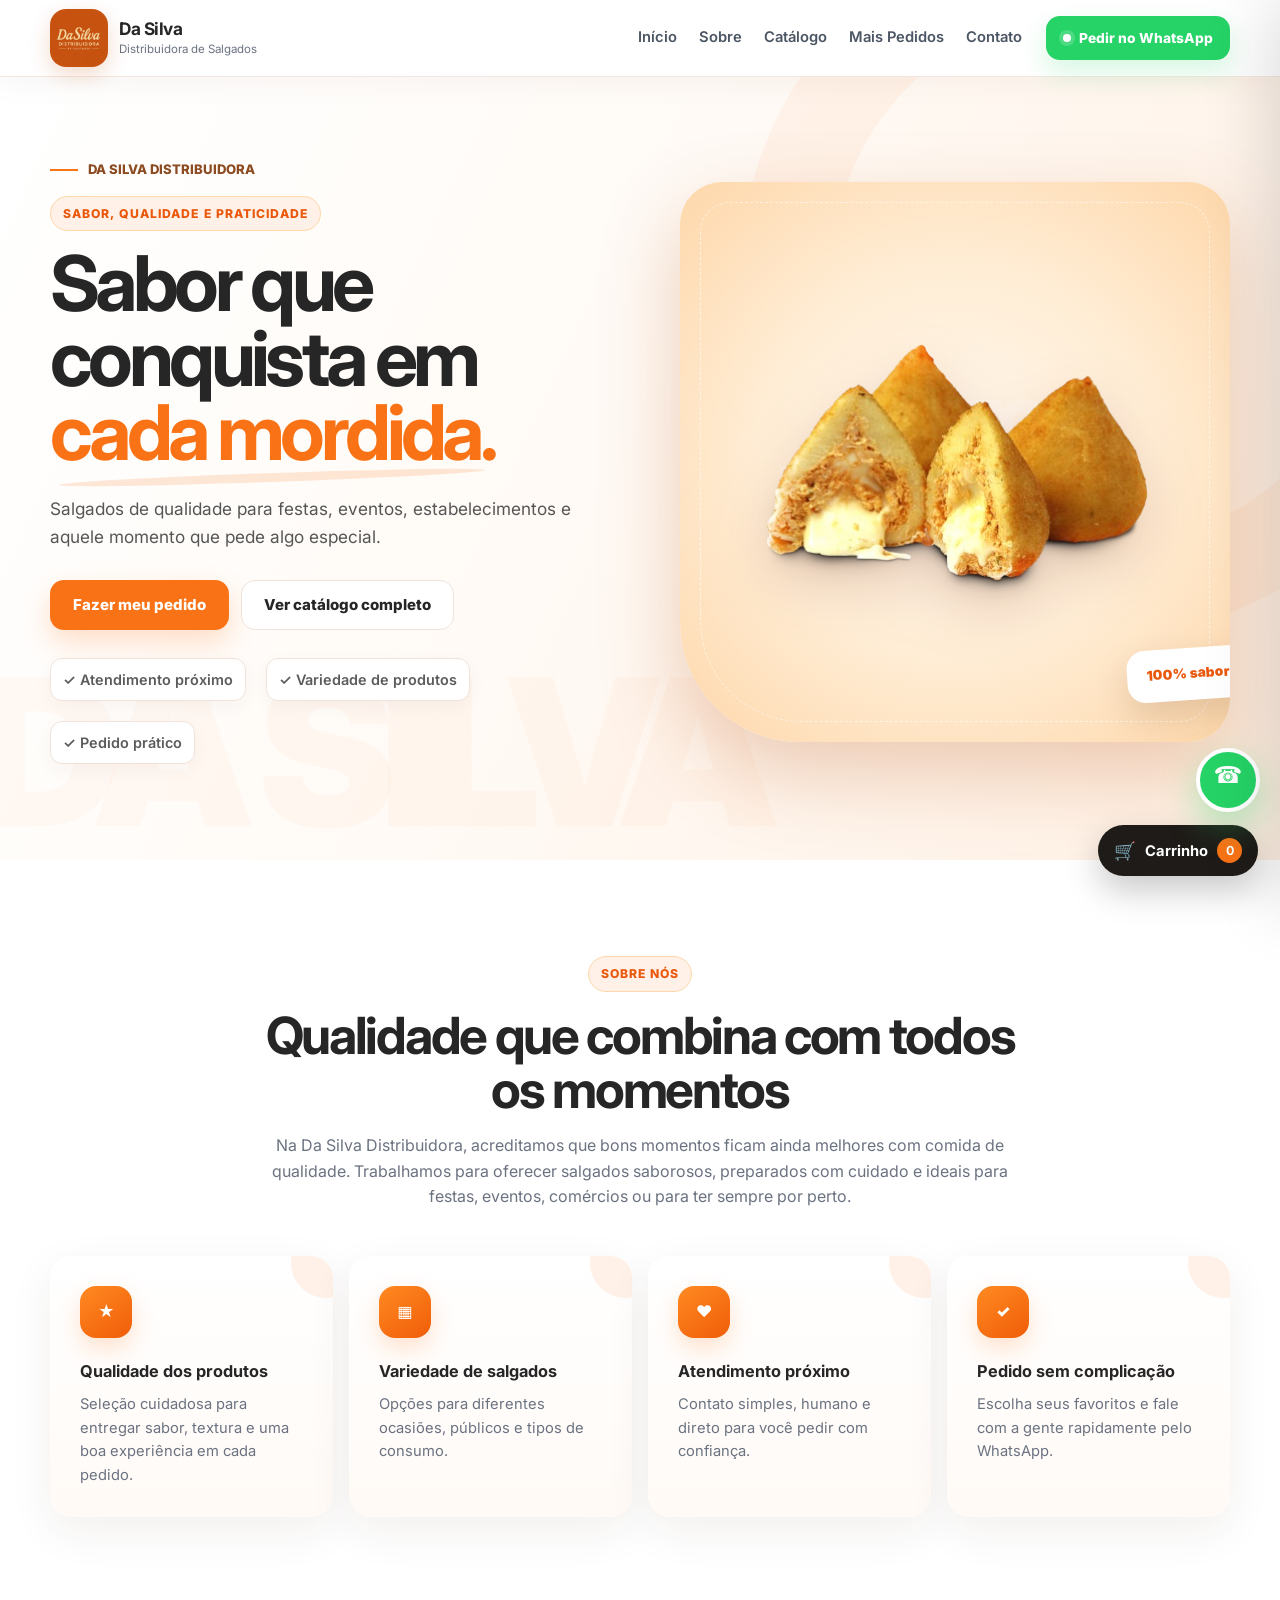
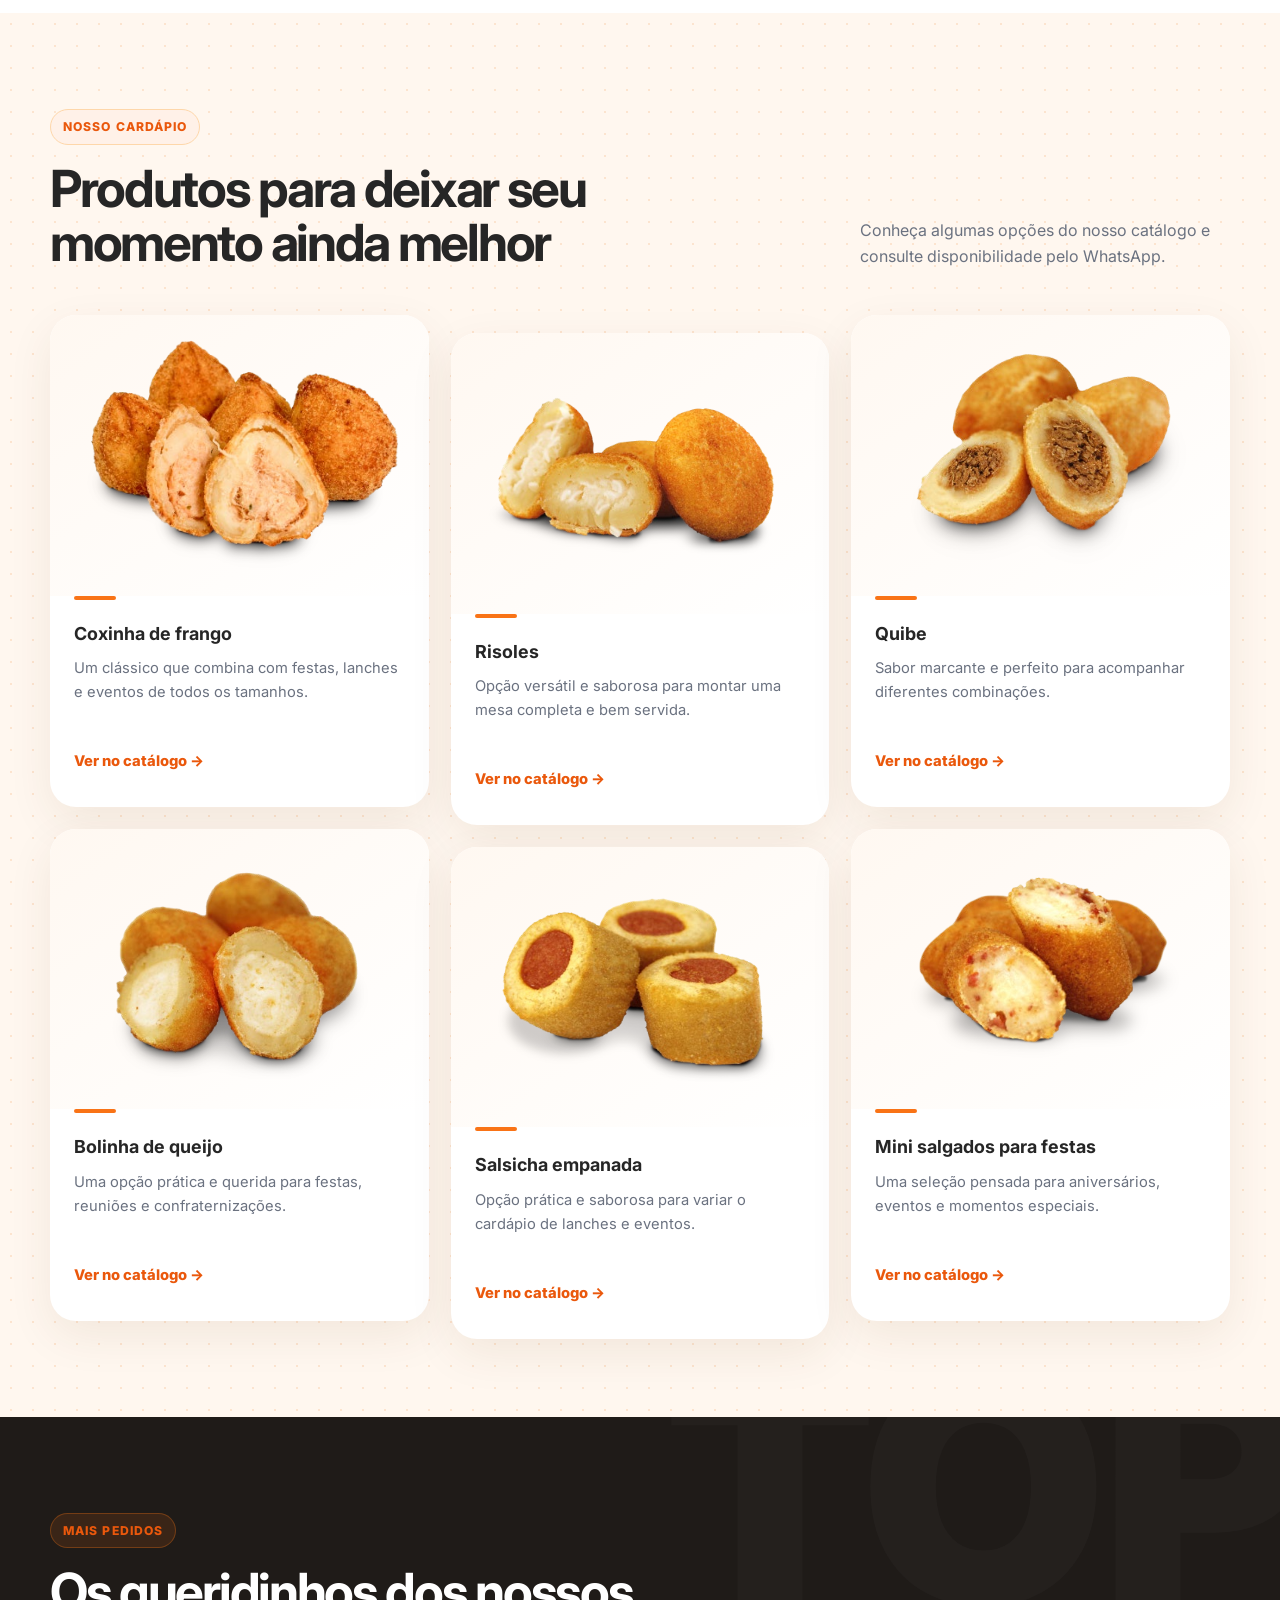
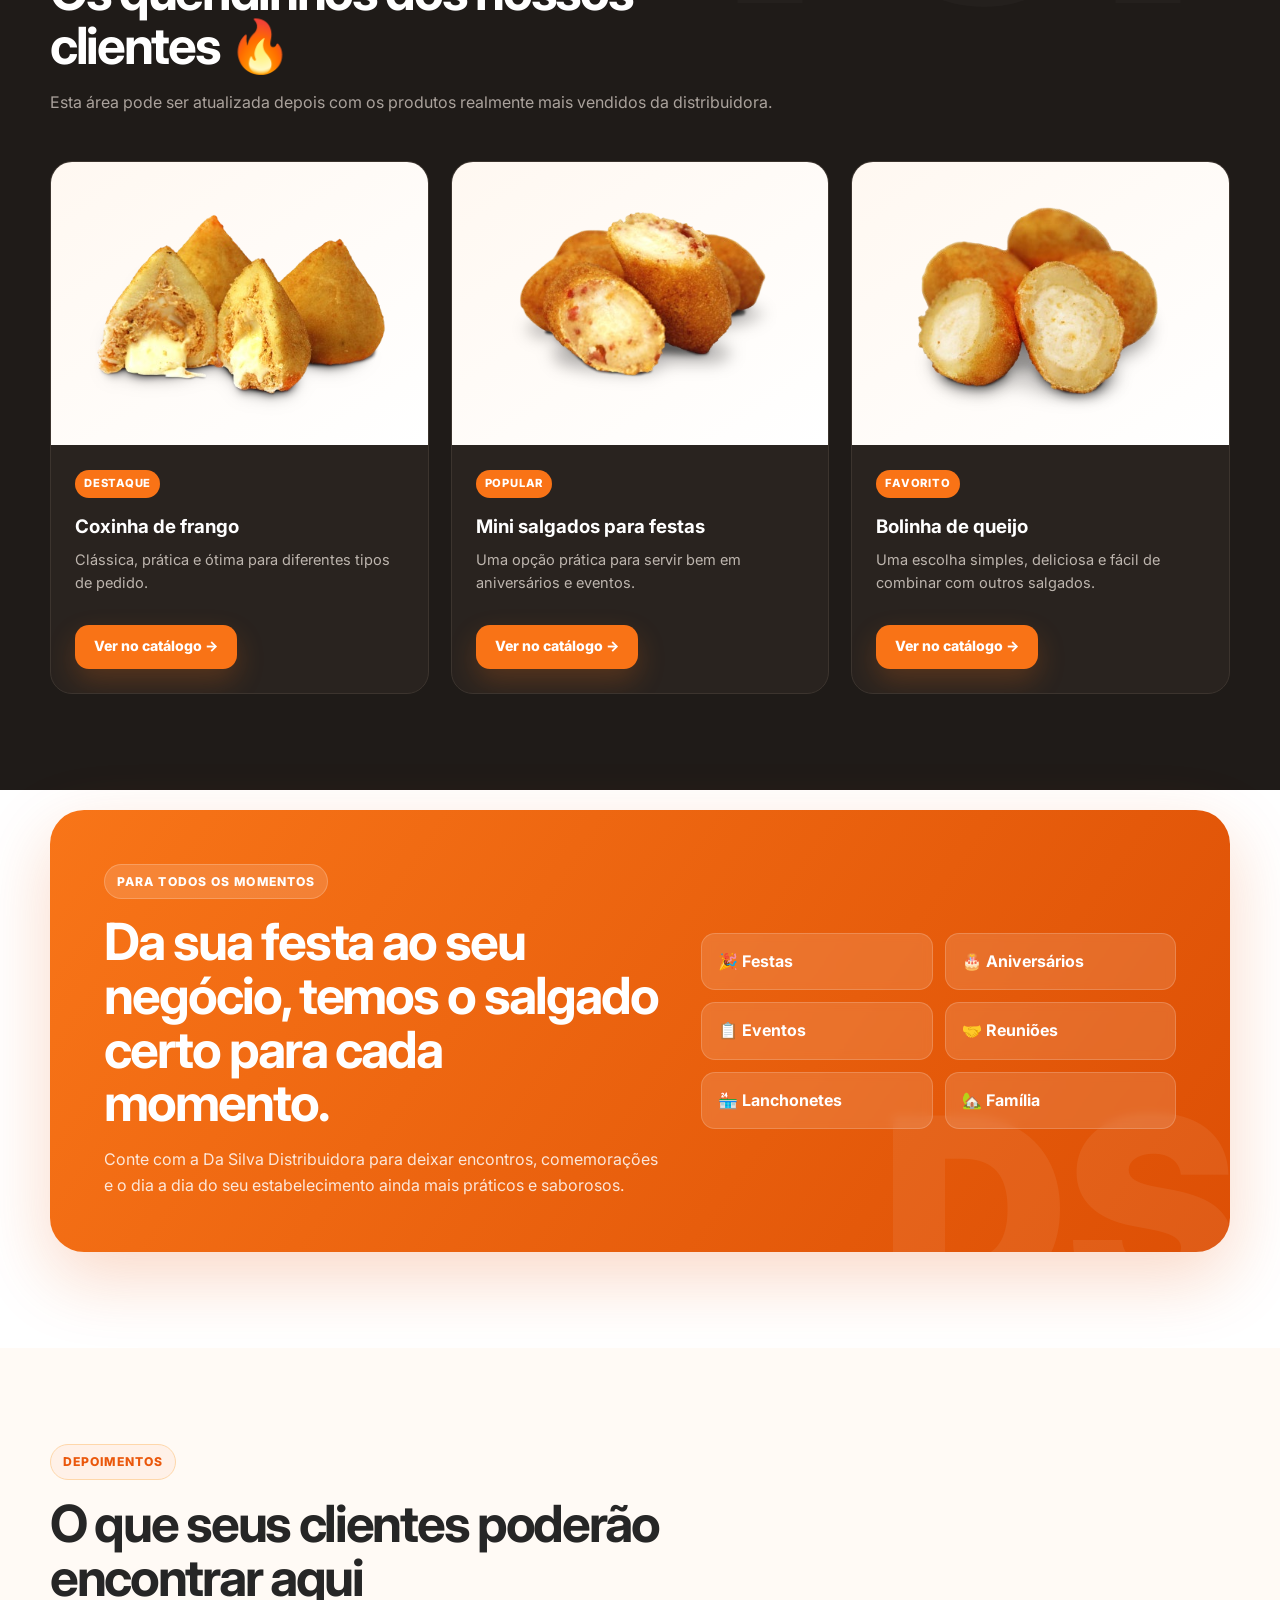
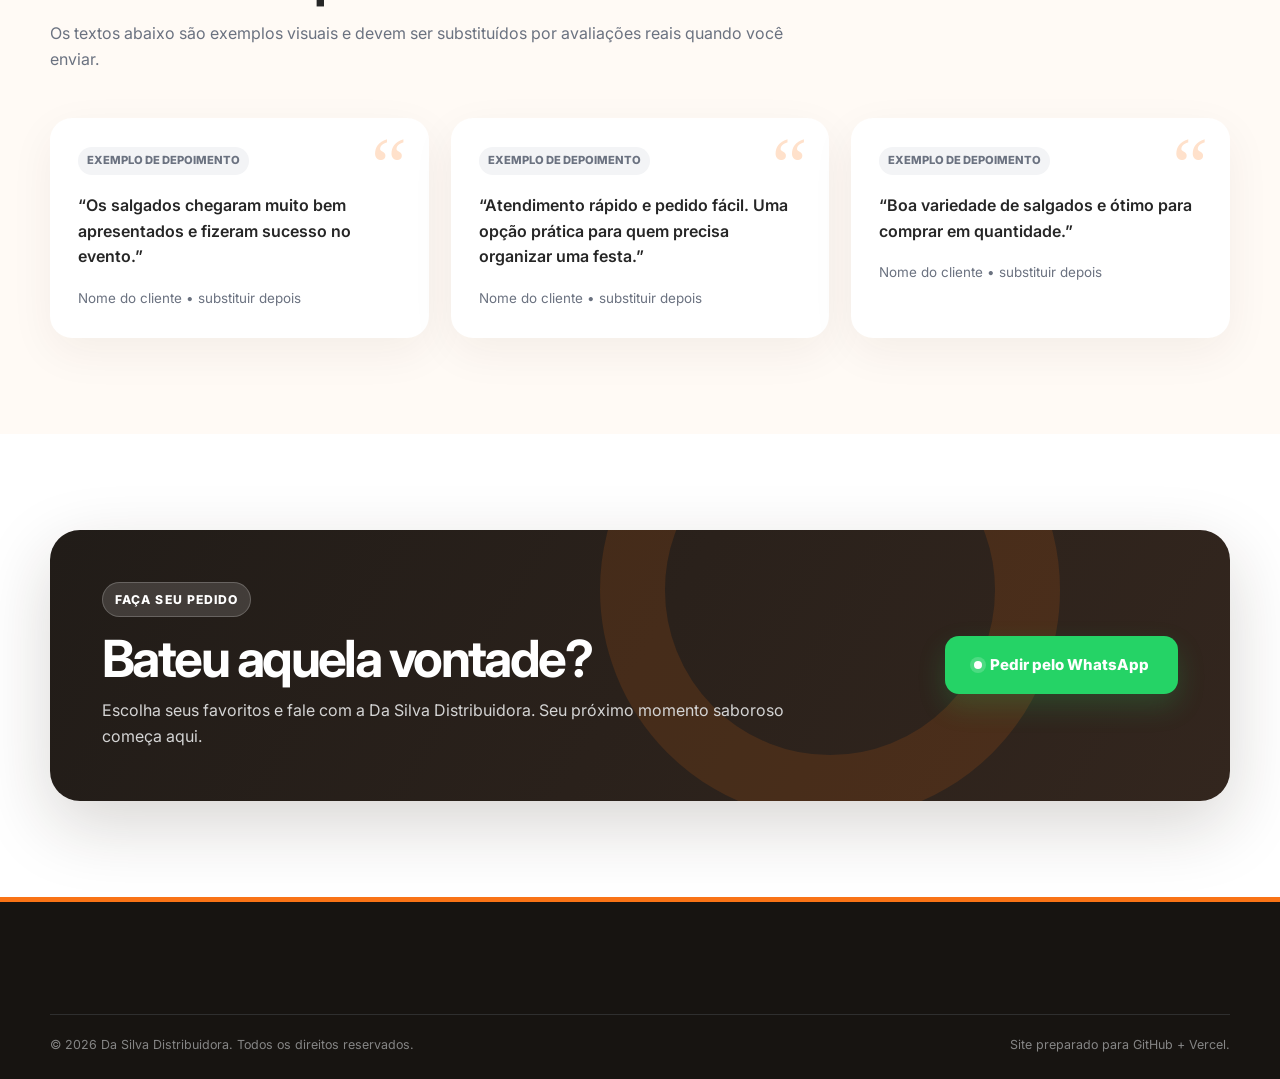
==== commit 22b9d766: "Add files via upload" ====
--- a/index.html
+++ b/index.html
@@ -16,7 +16,7 @@
 <header class="site-header" id="inicio">
 <div class="container nav-wrap">
 <a aria-label="Da Silva Distribuidora - início" class="brand" href="#inicio">
-<img alt="Logo Da Silva Distribuidora" class="brand-logo" src="assets/logo-da-silva.png"/>
+<img alt="Logo Da Silva Distribuidora" class="brand-logo" src="logo-da-silva.png"/>
 <span class="brand-text">
 <strong>Da Silva</strong>
 <small>Distribuidora de Salgados</small>
@@ -56,7 +56,7 @@
 <span>✓ Pedido prático</span>
 </div>
 </div>
-<div aria-label="Espaço reservado para imagem principal dos salgados" class="hero-image-placeholder reveal hero-product-image"><img alt="Coxinhas de frango da linha lanche" src="assets/produtos/coxinha-frango-lanche.png"/></div>
+<div aria-label="Espaço reservado para imagem principal dos salgados" class="hero-image-placeholder reveal hero-product-image"><img alt="Coxinhas de frango da linha lanche" src="coxinha-frango-lanche.png"/></div>
 </div>
 </section>
 <section class="about section-pad" id="sobre">
@@ -101,27 +101,27 @@
 </div>
 <div class="product-grid">
 <article class="product-card reveal">
-<div class="product-photo has-image"><img alt="Coxinha de frango" loading="lazy" src="assets/produtos/coxinha-mini-frango.png"/></div>
+<div class="product-photo has-image"><img alt="Coxinha de frango" loading="lazy" src="coxinha-mini-frango.png"/></div>
 <div class="product-body"><h3>Coxinha de frango</h3><p>Um clássico que combina com festas, lanches e eventos de todos os tamanhos.</p><a class="product-link catalog-link" href="catalogo.html">Ver no catálogo →</a></div>
 </article>
 <article class="product-card reveal">
-<div class="product-photo has-image"><img alt="Risoles" loading="lazy" src="assets/produtos/risoles-frango-mini.png"/></div>
+<div class="product-photo has-image"><img alt="Risoles" loading="lazy" src="risoles-frango-mini.png"/></div>
 <div class="product-body"><h3>Risoles</h3><p>Opção versátil e saborosa para montar uma mesa completa e bem servida.</p><a class="product-link catalog-link" href="catalogo.html">Ver no catálogo →</a></div>
 </article>
 <article class="product-card reveal">
-<div class="product-photo has-image"><img alt="Quibe" loading="lazy" src="assets/produtos/quibe-requeijao-mini.png"/></div>
+<div class="product-photo has-image"><img alt="Quibe" loading="lazy" src="quibe-requeijao-mini.png"/></div>
 <div class="product-body"><h3>Quibe</h3><p>Sabor marcante e perfeito para acompanhar diferentes combinações.</p><a class="product-link catalog-link" href="catalogo.html">Ver no catálogo →</a></div>
 </article>
 <article class="product-card reveal">
-<div class="product-photo has-image"><img alt="Bolinha de queijo" loading="lazy" src="assets/produtos/bolinha-queijo.png"/></div>
+<div class="product-photo has-image"><img alt="Bolinha de queijo" loading="lazy" src="bolinha-queijo.png"/></div>
 <div class="product-body"><h3>Bolinha de queijo</h3><p>Uma opção prática e querida para festas, reuniões e confraternizações.</p><a class="product-link catalog-link" href="catalogo.html">Ver no catálogo →</a></div>
 </article>
 <article class="product-card reveal">
-<div class="product-photo has-image"><img alt="Enroladinho" loading="lazy" src="assets/produtos/salsicha-empanada-mini.png"/></div>
+<div class="product-photo has-image"><img alt="Enroladinho" loading="lazy" src="salsicha-empanada-mini.png"/></div>
 <div class="product-body"><h3>Salsicha empanada</h3><p>Opção prática e saborosa para variar o cardápio de lanches e eventos.</p><a class="product-link catalog-link" href="catalogo.html">Ver no catálogo →</a></div>
 </article>
 <article class="product-card reveal">
-<div class="product-photo has-image"><img alt="Mini salgados para festas" loading="lazy" src="assets/produtos/mini-pasteis.png"/></div>
+<div class="product-photo has-image"><img alt="Mini salgados para festas" loading="lazy" src="mini-pasteis.png"/></div>
 <div class="product-body"><h3>Mini salgados para festas</h3><p>Uma seleção pensada para aniversários, eventos e momentos especiais.</p><a class="product-link catalog-link" href="catalogo.html">Ver no catálogo →</a></div>
 </article>
 </div>
@@ -136,7 +136,7 @@
 </div>
 <div class="popular-grid">
 <article class="popular-card reveal">
-<div class="popular-image has-image"><img alt="Coxinha de frango" loading="lazy" src="assets/produtos/coxinha-frango-lanche.png"/></div>
+<div class="popular-image has-image"><img alt="Coxinha de frango" loading="lazy" src="coxinha-frango-lanche.png"/></div>
 <div class="popular-info">
 <span class="tag">Destaque</span>
 <h3>Coxinha de frango</h3>
@@ -145,7 +145,7 @@
 </div>
 </article>
 <article class="popular-card reveal">
-<div class="popular-image has-image"><img alt="Mini salgados para festas" loading="lazy" src="assets/produtos/mini-pasteis.png"/></div>
+<div class="popular-image has-image"><img alt="Mini salgados para festas" loading="lazy" src="mini-pasteis.png"/></div>
 <div class="popular-info">
 <span class="tag">Popular</span>
 <h3>Mini salgados para festas</h3>
@@ -154,7 +154,7 @@
 </div>
 </article>
 <article class="popular-card reveal">
-<div class="popular-image has-image"><img alt="Bolinha de queijo" loading="lazy" src="assets/produtos/bolinha-queijo.png"/></div>
+<div class="popular-image has-image"><img alt="Bolinha de queijo" loading="lazy" src="bolinha-queijo.png"/></div>
 <div class="popular-info">
 <span class="tag">Favorito</span>
 <h3>Bolinha de queijo</h3>
